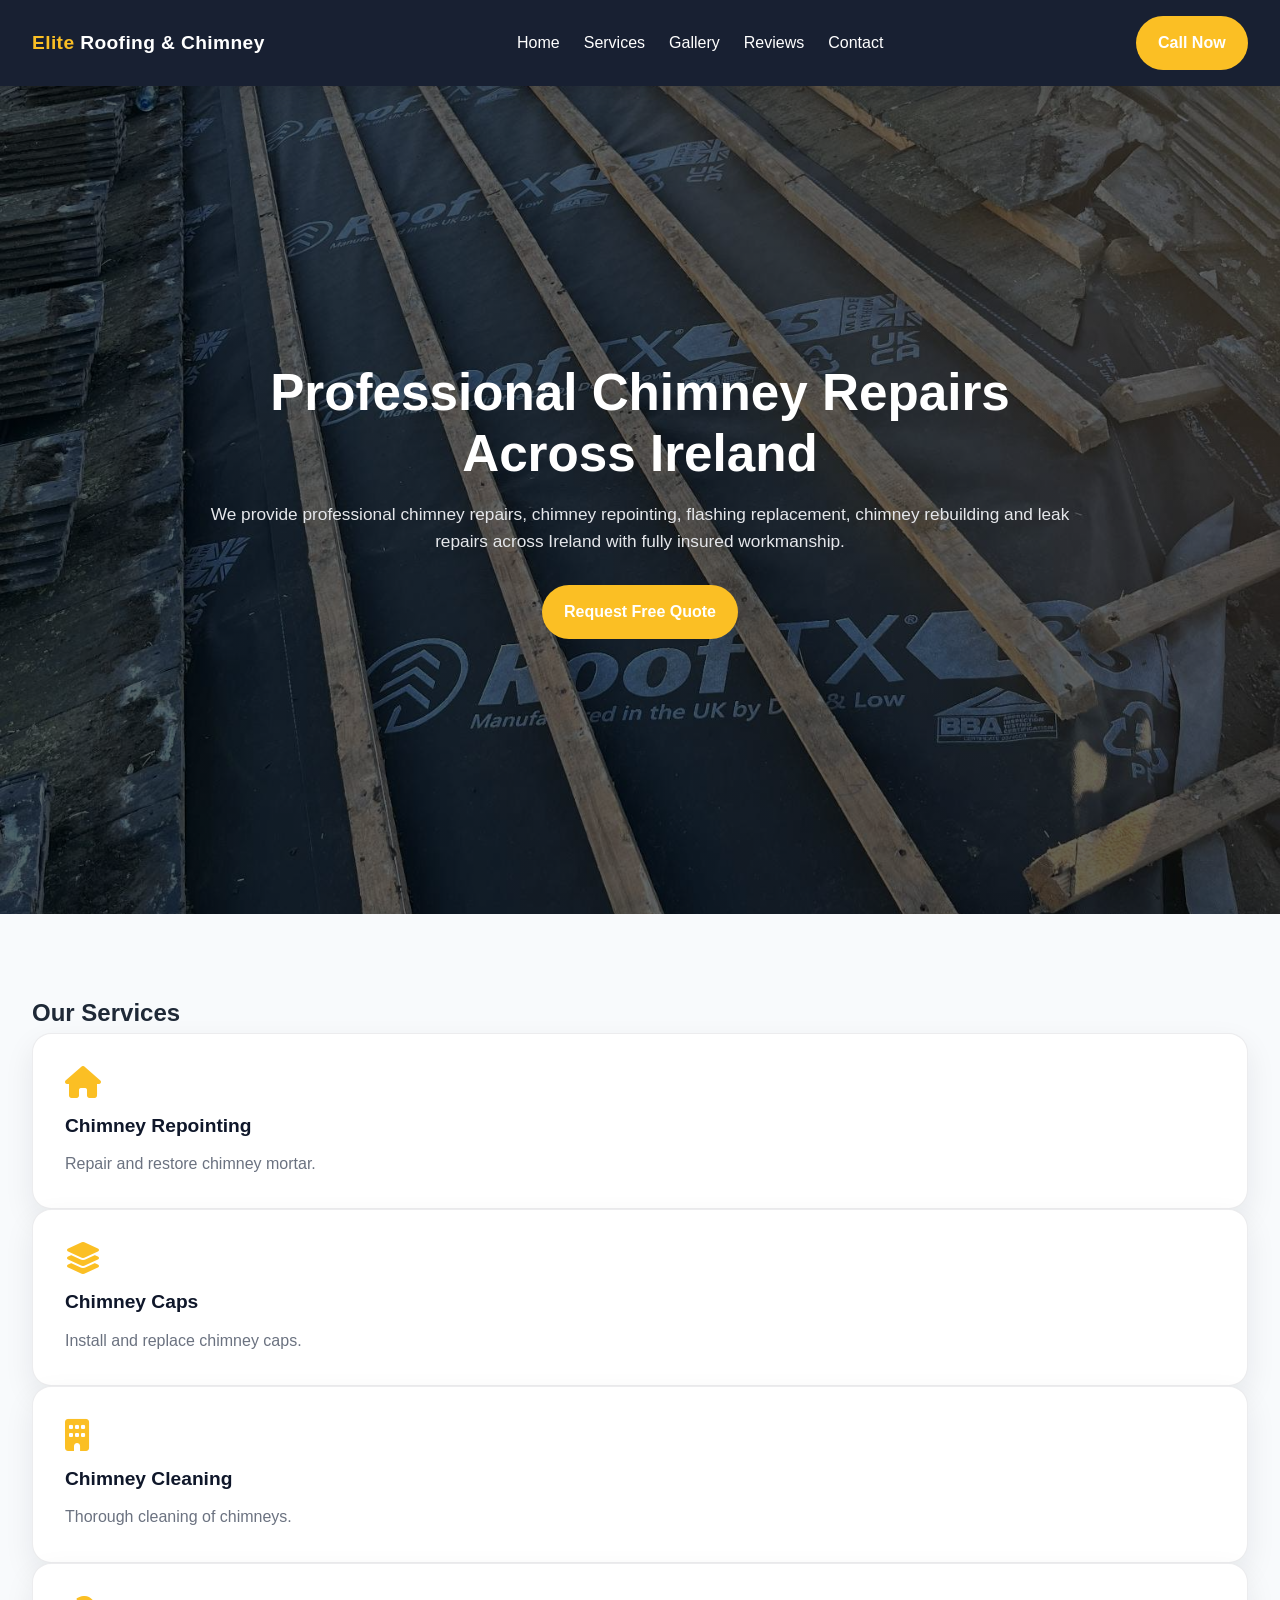
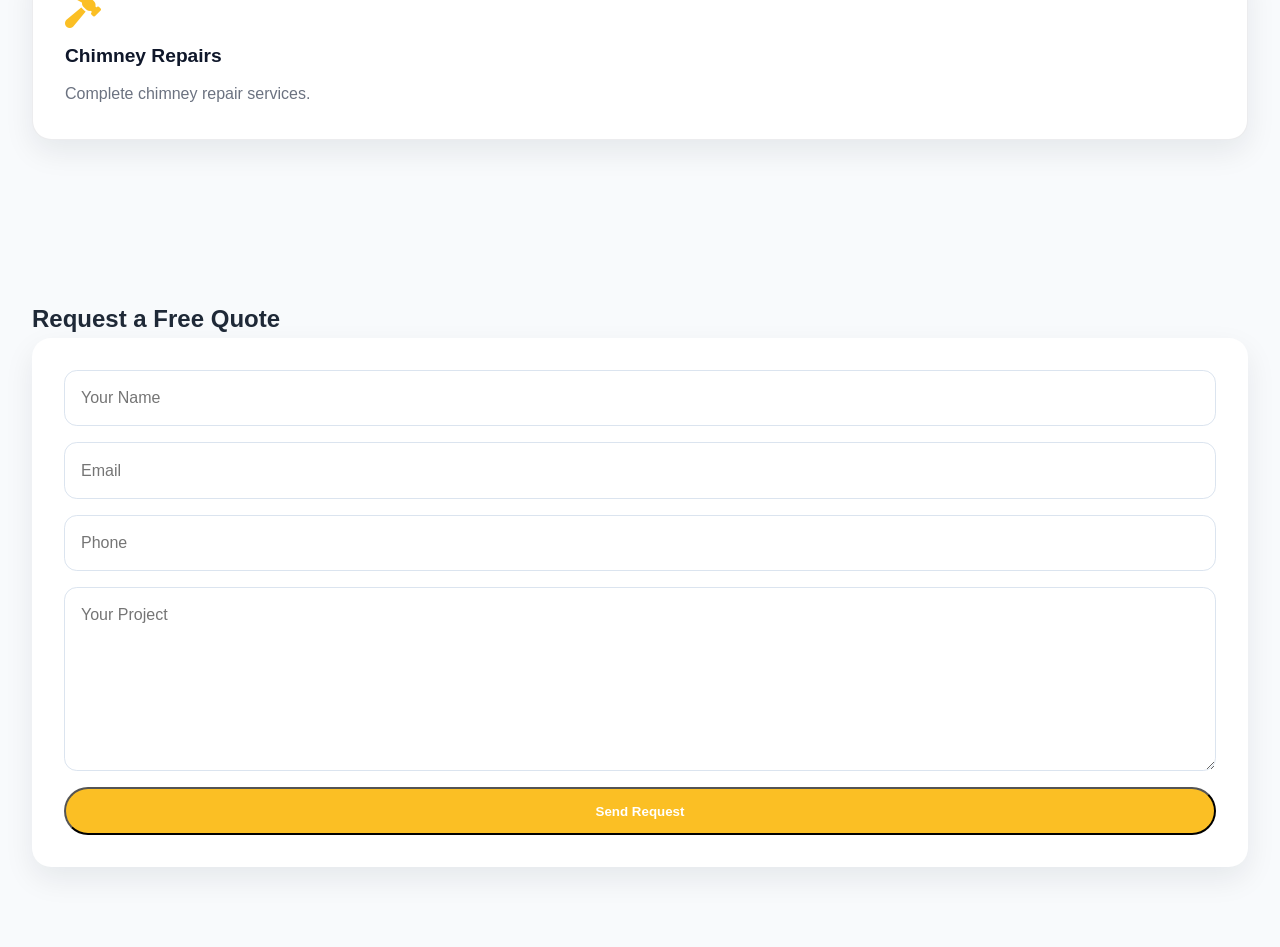
==== chimney-repairs.html @ a06abf5a "Fix service page filenames" ====
<!DOCTYPE html>
<html lang="en"><head><meta charset="UTF-8"><meta name="viewport" content="width=device-width,initial-scale=1.0">
<title>Chimney Repairs in Ireland | Elite Roofing & Chimney</title>
<meta name="description" content="Professional chimney repairs across Ireland.">
<link rel="canonical" href="https://eliteroof.co/chimney-repairs.html">
<link rel="stylesheet" href="style.css">
<link rel="stylesheet" href="https://cdnjs.cloudflare.com/ajax/libs/font-awesome/6.6.0/css/all.min.css">
</head><body>
<header class="site-header">
<a class="logo" href="index.html"><span>Elite</span> Roofing & Chimney</a>
<nav class="nav-links">
<a href="index.html">Home</a><a href="index.html#services">Services</a><a href="index.html#gallery">Gallery</a><a href="index.html#reviews">Reviews</a><a href="index.html#contact">Contact</a>
</nav>
<a class="btn btn-primary" href="tel:0899843491">Call Now</a>
</header>
<section class="hero"><div class="hero-content">
<h1>Professional Chimney Repairs Across Ireland</h1>
<p>
We provide professional chimney repairs, chimney repointing, flashing replacement, chimney rebuilding and leak repairs across Ireland with fully insured workmanship.
</p>
<a class="btn btn-primary" href="#contact">Request Free Quote</a>
</div></section>
<section class="section"><div class="container"><h2>Our Services</h2>
<div class="services-grid">
<article class="card"><i class="fa-solid fa-house"></i><h3>Chimney Repointing</h3><p>Repair and restore chimney mortar.</p></article>
<article class="card"><i class="fa-solid fa-layer-group"></i><h3>Chimney Caps</h3><p>Install and replace chimney caps.</p></article>
<article class="card"><i class="fa-solid fa-building"></i><h3>Chimney Cleaning</h3><p>Thorough cleaning of chimneys.</p></article>
<article class="card"><i class="fa-solid fa-hammer"></i><h3>Chimney Repairs</h3><p>Complete chimney repair services.</p></article>
</div></div></section>
<section class="section dark-section" id="contact"><div class="container">
<h2>Request a Free Quote</h2>
<form action="https://formsubmit.co/eliteroofingandchimney@gmail.com" method="POST" class="contact-form">
<input type="text" name="Name" placeholder="Your Name" required>
<input type="email" name="Email" placeholder="Email" required>
<input type="tel" name="Phone" placeholder="Phone" required>
<textarea name="Message" rows="6" placeholder="Your Project"></textarea>
<input type="hidden" name="_subject" value="Chimney Enquiry">
<input type="hidden" name="_captcha" value="false">
<input type="hidden" name="_template" value="table">
<button class="btn btn-primary" type="submit">Send Request</button>
</form></div></section>
<script src="script.js"></script>
</body></html>
---- style.css ----
:root {
  --primary: #FBBF24;
--primary-dark: #F59E0B;
  --secondary: #0f172a;
  --text: #1f2937;
  --muted: #6b7280;
  --bg: #f8fafc;
  --white: #ffffff;
  --border: rgba(15, 23, 42, 0.08);
}

* {
  box-sizing: border-box;
  margin: 0;
  padding: 0;
}

html {
  scroll-behavior: smooth;
}

body {
  font-family: 'Poppins', sans-serif;
  color: var(--text);
  background: var(--bg);
  line-height: 1.6;
}

a {
  color: inherit;
  text-decoration: none;
}

img {
  width: 100%;
  display: block;
}

.topbar {
  background: var(--secondary);
  color: var(--white);
  padding: 0.8rem 2rem;
}

.topbar-content {
  max-width: 1200px;
  margin: 0 auto;
  display: flex;
  justify-content: space-between;
  gap: 1rem;
  flex-wrap: wrap;
  font-size: 0.95rem;
}

.topbar a {
  color: var(--white);
  display: inline-flex;
  align-items: center;
  gap: 0.5rem;
}

.topbar i {
  color: var(--primary);
}

.site-header {
  position: sticky;
  top: 0;
  z-index: 1000;
  display: flex;
  align-items: center;
  justify-content: space-between;
  padding: 1rem 2rem;
  background: rgba(15, 23, 42, 0.96);
  backdrop-filter: blur(12px);
  box-shadow: 0 8px 20px rgba(0, 0, 0, 0.12);
}

.logo {
  color: var(--white);
  font-size: 1.2rem;
  font-weight: 800;
  letter-spacing: 0.02em;
}

.logo span {
  color: var(--primary);
}

.nav-links {
  display: flex;
  gap: 1.5rem;
  align-items: center;
}

.nav-links a {
  color: var(--white);
  font-weight: 500;
  transition: color 0.3s ease;
}

.nav-links a:hover,
.nav-links a.active {
  color: var(--primary);
}

.menu-toggle {
  display: none;
  flex-direction: column;
  gap: 5px;
  background: transparent;
  border: 0;
  cursor: pointer;
}

.menu-toggle span {
  width: 24px;
  height: 2px;
  background: var(--white);
  border-radius: 2px;
}

.btn {
  display: inline-block;
  padding: 0.9rem 1.4rem;
  border-radius: 999px;
  font-weight: 600;
  transition: transform 0.3s ease, background 0.3s ease;
}

.btn:hover {
  transform: translateY(-2px);
}

.btn-primary {
  background: var(--primary);
  color: var(--white);
}

.btn-primary:hover {
  background: var(--primary-dark);
}

.btn-secondary {
  background: rgba(255, 255, 255, 0.15);
  color: var(--white);
  border: 1px solid rgba(255, 255, 255, 0.25);
}

.hero {
  min-height: 92vh;
  position: relative;
  display: flex;
  align-items: center;
  justify-content: center;
  padding: 5rem 2rem;
  background: linear-gradient(rgba(0, 0, 0, 0.6), rgba(0, 0, 0, 0.6)), url('images/roof.jpg') center/cover no-repeat;
}

.hero-overlay {
  position: absolute;
  inset: 0;
  background: linear-gradient(90deg, rgba(15, 23, 42, 0.75), rgba(15, 23, 42, 0.4));
}

.hero-content {
  position: relative;
  z-index: 1;
  max-width: 900px;
  text-align: center;
  color: var(--white);
}

.eyebrow {
  display: inline-block;
  margin-bottom: 1rem;
  padding: 0.4rem 0.8rem;
  border-radius: 999px;
  background: rgba(242, 140, 40, 0.16);
  color: #ffd6a8;
  font-size: 0.9rem;
  font-weight: 600;
  text-transform: uppercase;
  letter-spacing: 0.08em;
}

.hero h1 {
  font-size: clamp(2.2rem, 4vw, 4.1rem);
  line-height: 1.2;
  font-weight: 800;
  margin-bottom: 1rem;
}

.hero p {
  font-size: 1.08rem;
  color: #e5e7eb;
  margin-bottom: 1.8rem;
}

.hero-actions {
  display: flex;
  justify-content: center;
  gap: 1rem;
  flex-wrap: wrap;
  margin-bottom: 2rem;
}

.hero-highlights {
  display: flex;
  justify-content: center;
  gap: 1rem;
  flex-wrap: wrap;
  color: #fef3c7;
  font-weight: 500;
}

.hero-highlights div {
  padding: 0.7rem 1rem;
  border: 1px solid rgba(255, 255, 255, 0.2);
  border-radius: 999px;
  background: rgba(255, 255, 255, 0.08);
}

.hero-highlights i {
  margin-right: 0.45rem;
  color: var(--primary);
}

.section {
  padding: 5rem 2rem;
}

.section-heading {
  max-width: 720px;
  margin: 0 auto 2.5rem;
  text-align: center;
}

.section-heading h2 {
  font-size: clamp(1.8rem, 3vw, 2.5rem);
  margin-bottom: 0.75rem;
  color: var(--secondary);
}

.section-heading p {
  color: var(--muted);
}

.cards-grid {
  display: grid;
  grid-template-columns: repeat(auto-fit, minmax(250px, 1fr));
  gap: 1.5rem;
  max-width: 1200px;
  margin: 0 auto;
}

.card,
.stat-card,
.review-card,
.compare-card,
.contact-card,
.contact-form,
.gallery-item {
  background: var(--white);
  border-radius: 1.2rem;
  box-shadow: 0 12px 30px rgba(15, 23, 42, 0.08);
}

.card {
  padding: 2rem;
  border: 1px solid var(--border);
  transition: transform 0.3s ease, box-shadow 0.3s ease;
}

.card:hover {
  transform: translateY(-6px);
  box-shadow: 0 18px 40px rgba(15, 23, 42, 0.12);
}

.card i {
  font-size: 2rem;
  color: var(--primary);
  margin-bottom: 0.8rem;
}

.card h3 {
  font-size: 1.2rem;
  margin-bottom: 0.6rem;
  color: var(--secondary);
}

.card p {
  color: var(--muted);
}

.why-us-section {
  background: linear-gradient(180deg, #fef7f0 0%, var(--bg) 100%);
}

.about-grid {
  max-width: 1200px;
  margin: 0 auto;
  display: grid;
  grid-template-columns: 1.1fr 0.9fr;
  gap: 2rem;
  align-items: center;
}

.about-content h2 {
  font-size: clamp(1.8rem, 3vw, 2.4rem);
  margin-bottom: 0.8rem;
  color: var(--secondary);
}

.about-content p {
  color: var(--muted);
  margin-bottom: 1rem;
}

.feature-list {
  list-style: none;
  display: grid;
  gap: 0.8rem;
  margin-top: 1.2rem;
}

.feature-list li {
  display: flex;
  align-items: center;
  gap: 0.7rem;
  color: var(--secondary);
}

.feature-list i {
  color: var(--primary);
}

.stats-grid {
  display: grid;
  grid-template-columns: repeat(2, minmax(140px, 1fr));
  gap: 1rem;
}

.stat-card {
  padding: 1.5rem;
  text-align: center;
}

.stat-card .counter {
  display: block;
  font-size: 2rem;
  font-weight: 800;
  color: var(--primary);
}

.stat-card p {
  color: var(--muted);
  margin-top: 0.3rem;
}

.compare-grid {
  max-width: 1200px;
  margin: 0 auto;
  display: grid;
  grid-template-columns: repeat(2, minmax(250px, 1fr));
  gap: 1.5rem;
}

.compare-card {
  overflow: hidden;
  position: relative;
}

.compare-card img {
  height: 320px;
  object-fit: cover;
}

.compare-label {
  position: absolute;
  top: 1rem;
  left: 1rem;
  padding: 0.45rem 0.8rem;
  background: rgba(15, 23, 42, 0.8);
  color: var(--white);
  border-radius: 999px;
  font-size: 0.9rem;
}

.compare-label.after {
  background: rgba(242, 140, 40, 0.92);
}

.gallery-grid {
  max-width: 1200px;
  margin: 0 auto;
  display: grid;
  grid-template-columns: repeat(auto-fit, minmax(240px, 1fr));
  gap: 1.2rem;
}

.gallery-item {
  overflow: hidden;
}

.gallery-item img {
  height: 220px;
  object-fit: cover;
  transition: transform 0.4s ease;
}

.gallery-item:hover img {
  transform: scale(1.05);
}

.gallery-item figcaption {
  padding: 0.9rem 1rem;
  color: var(--secondary);
  font-weight: 600;
}

.reviews-section {
  background: #fff;
}

.reviews-grid {
  max-width: 1200px;
  margin: 0 auto;
  display: grid;
  grid-template-columns: repeat(auto-fit, minmax(240px, 1fr));
  gap: 1.2rem;
}

.review-card {
  padding: 1.7rem;
  border: 1px solid var(--border);
}

.review-card p {
  color: var(--muted);
  margin-bottom: 1rem;
}

.review-card h3 {
  color: var(--secondary);
  font-weight: 700;
}

.contact-grid {
  max-width: 1200px;
  margin: 0 auto;
  display: grid;
  grid-template-columns: 0.95fr 1.05fr;
  gap: 1.5rem;
}

.contact-card,
.contact-form {
  padding: 2rem;
}

.contact-card h2 {
  font-size: 1.8rem;
  color: var(--secondary);
  margin-bottom: 0.8rem;
}

.contact-card p {
  color: var(--muted);
  margin-bottom: 1rem;
}

.contact-list {
  list-style: none;
  display: grid;
  gap: 0.8rem;
  color: var(--secondary);
}

.contact-list i {
  color: var(--primary);
  margin-right: 0.6rem;
}

.contact-form {
  display: grid;
  gap: 1rem;
}

.contact-form input,
.contact-form textarea {
  width: 100%;
  padding: 0.9rem 1rem;
  border: 1px solid #dbe4ef;
  border-radius: 0.8rem;
  font: inherit;
  resize: vertical;
}

.contact-form input:focus,
.contact-form textarea:focus {
  outline: 2px solid rgba(242, 140, 40, 0.25);
  border-color: var(--primary);
}

.site-footer {
  background: var(--secondary);
  color: #e5e7eb;
  padding: 3rem 2rem 1.2rem;
}

.footer-grid {
  max-width: 1200px;
  margin: 0 auto;
  display: grid;
  grid-template-columns: repeat(auto-fit, minmax(220px, 1fr));
  gap: 1.5rem;
}

.site-footer h3,
.site-footer h4 {
  color: var(--white);
  margin-bottom: 0.7rem;
}

.site-footer ul {
  list-style: none;
  display: grid;
  gap: 0.45rem;
}

.site-footer a {
  color: #d1d5db;
}

.footer-bottom {
  max-width: 1200px;
  margin: 1.8rem auto 0;
  padding-top: 1rem;
  border-top: 1px solid rgba(255, 255, 255, 0.12);
  text-align: center;
  color: #9ca3af;
}

.floating-whatsapp {
  position: fixed;
  right: 1.2rem;
  bottom: 5.4rem;
  width: 56px;
  height: 56px;
  border-radius: 50%;
  background: #25d366;
  color: var(--white);
  display: grid;
  place-items: center;
  font-size: 1.7rem;
  box-shadow: 0 14px 30px rgba(37, 211, 102, 0.32);
  z-index: 999;
}

.scroll-top {
  position: fixed;
  right: 1.2rem;
  bottom: 1.2rem;
  width: 50px;
  height: 50px;
  border: 0;
  border-radius: 50%;
  background: var(--primary);
  color: var(--white);
  font-size: 1.3rem;
  cursor: pointer;
  display: none;
  box-shadow: 0 10px 25px rgba(242, 140, 40, 0.28);
  z-index: 999;
}

.reveal {
  opacity: 0;
  transform: translateY(28px);
  transition: opacity 0.8s ease, transform 0.8s ease;
}

.reveal.show {
  opacity: 1;
  transform: translateY(0);
}

@media (max-width: 900px) {
  .about-grid,
  .contact-grid {
    grid-template-columns: 1fr;
  }
}

@media (max-width: 760px) {
  .topbar {
    padding: 0.8rem 1rem;
  }

  .site-header {
    padding: 1rem;
    flex-wrap: wrap;
  }

  .menu-toggle {
    display: inline-flex;
  }

  .nav-links {
    display: none;
    width: 100%;
    flex-direction: column;
    align-items: flex-start;
    padding-top: 0.8rem;
  }

  .nav-links.open {
    display: flex;
  }

  .nav-cta {
    display: none;
  }

  .hero {
    min-height: 84vh;
    padding: 4rem 1rem;
  }

  .hero-highlights {
    justify-content: center;
  }

  .section {
    padding: 4rem 1rem;
  }

  .compare-grid {
    grid-template-columns: 1fr;
  }

  .stats-grid {
    grid-template-columns: 1fr 1fr;
  }
}

@media (max-width: 480px) {
  .topbar-content {
    justify-content: center;
    text-align: center;
  }

  .hero-actions {
    flex-direction: column;
    align-items: center;
  }

  .stats-grid {
    grid-template-columns: 1fr;
  }

  .contact-card,
  .contact-form {
    padding: 1.3rem;
  }
}
#customerForm{
    display:none;
    margin-top:25px;
}
.estimate-btn{

    background:#d4af37;
    color:#fff !important;

    padding:12px 22px;

    border-radius:8px;

    font-weight:bold;

    transition:.3s;

}

.estimate-btn:hover{

    background:#b89022;

}
.service-link {
    text-decoration: none;
    color: inherit;
    display: block;
}

.service-link .card {
    transition: .3s ease;
}

.service-link:hover .card {
    transform: translateY(-8px);
    box-shadow: 0 15px 35px rgba(0,0,0,.18);
}
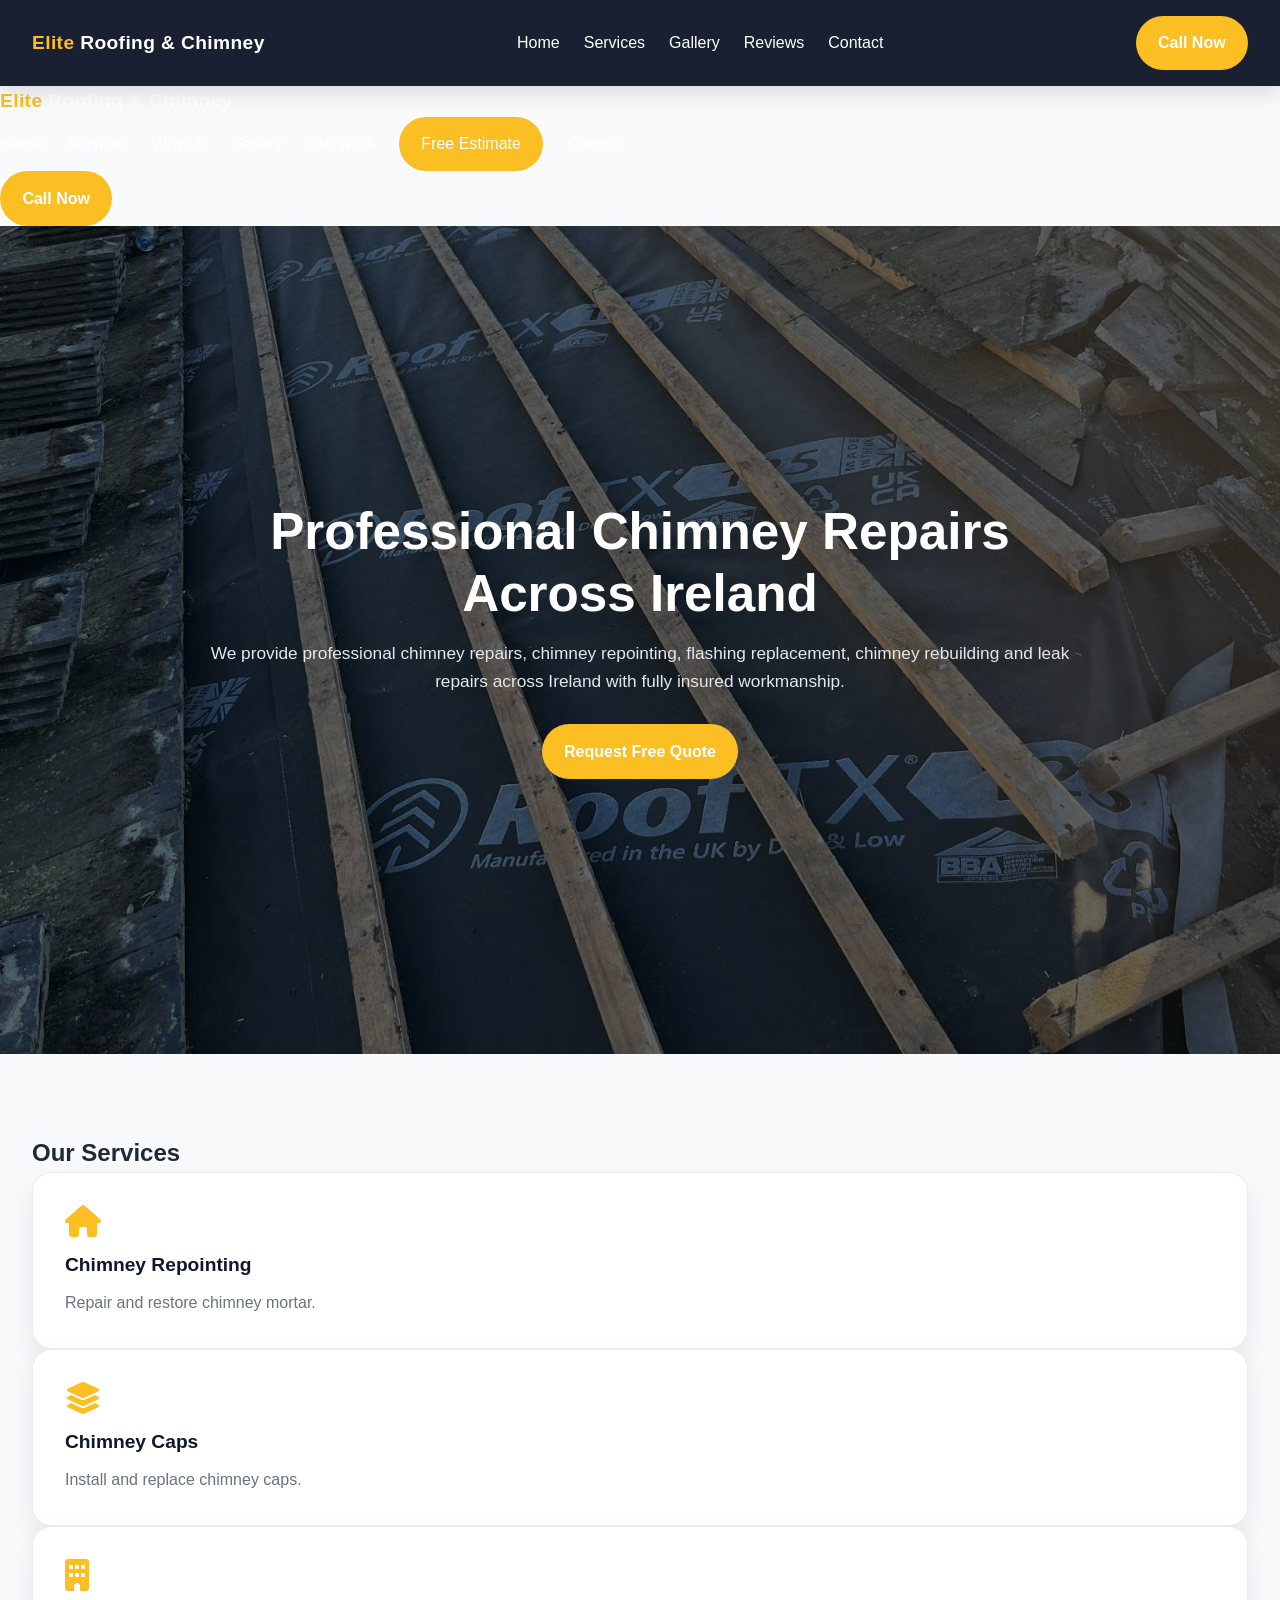
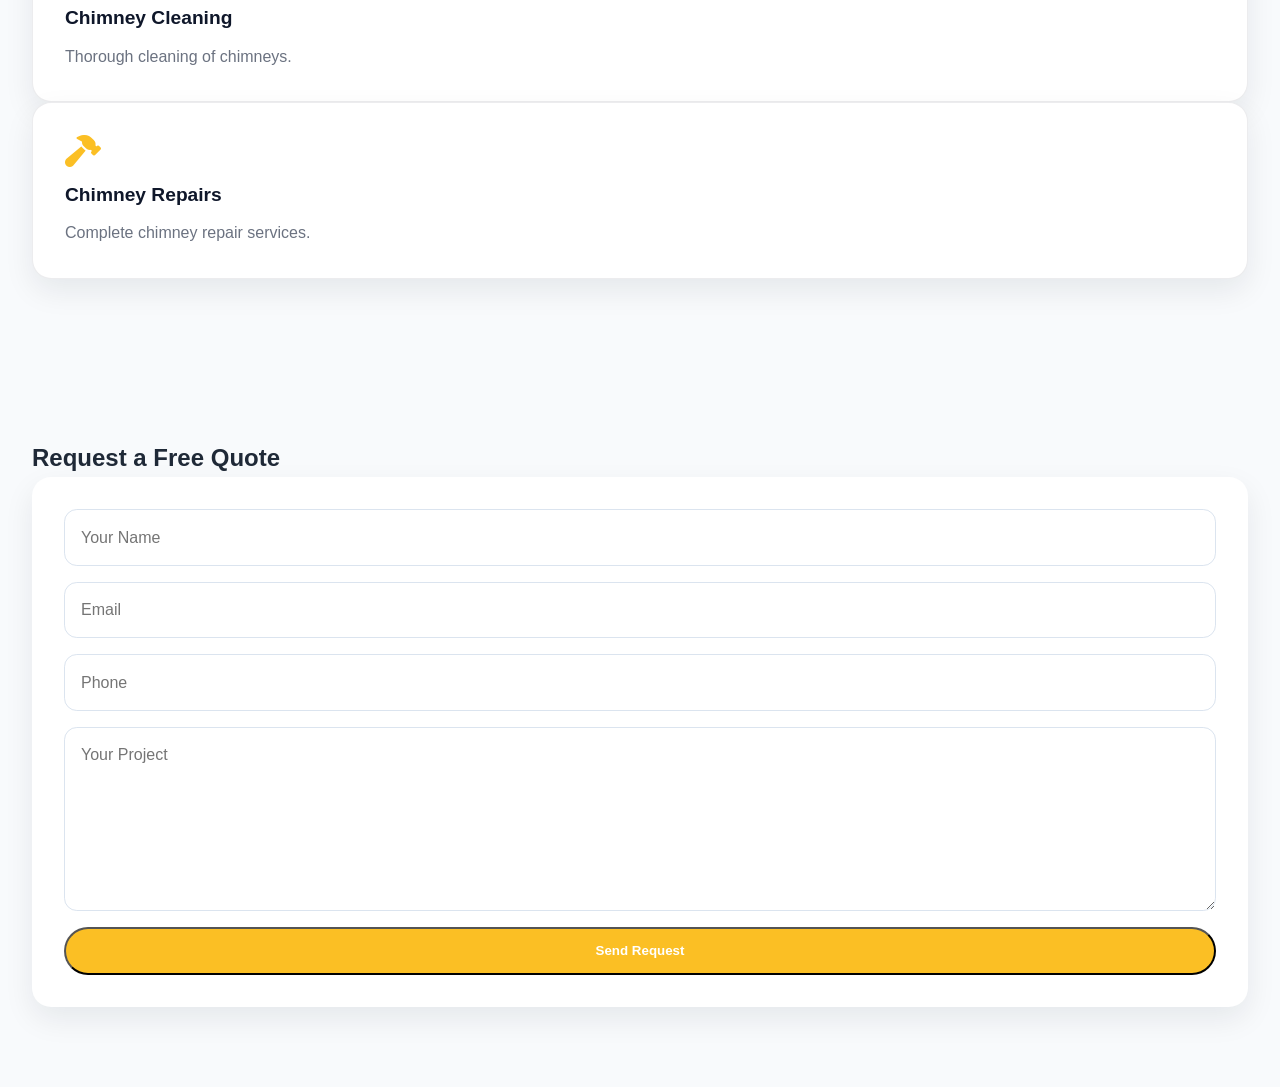
==== commit f9a4367a: "Fix mobile menu on service pages" ====
--- a/chimney-repairs.html
+++ b/chimney-repairs.html
@@ -7,11 +7,41 @@
 <link rel="stylesheet" href="https://cdnjs.cloudflare.com/ajax/libs/font-awesome/6.6.0/css/all.min.css">
 </head><body>
 <header class="site-header">
-<a class="logo" href="index.html"><span>Elite</span> Roofing & Chimney</a>
-<nav class="nav-links">
-<a href="index.html">Home</a><a href="index.html#services">Services</a><a href="index.html#gallery">Gallery</a><a href="index.html#reviews">Reviews</a><a href="index.html#contact">Contact</a>
-</nav>
-<a class="btn btn-primary" href="tel:0899843491">Call Now</a>
+  <a class="logo" href="index.html"><span>Elite</span> Roofing & Chimney</a>
+
+  <button class="menu-toggle" type="button" aria-label="Open navigation">
+    <span></span>
+    <span></span>
+    <span></span>
+  </button>
+
+  <nav class="nav-links">
+    <a href="index.html">Home</a>
+    <a href="index.html#services">Services</a>
+    <a href="index.html#gallery">Gallery</a>
+    <a href="index.html#reviews">Reviews</a>
+    <a href="index.html#contact">Contact</a>
+  </nav>
+
+  <a class="btn btn-primary" href="tel:0858561217">Call Now</a>
+</header>
+  <a class="logo" href="index.html"><span>Elite</span> Roofing & Chimney</a>
+
+  <button class="menu-toggle" type="button" aria-label="Open navigation">
+    <span></span><span></span><span></span>
+  </button>
+
+  <nav class="nav-links">
+    <a href="index.html">Home</a>
+    <a href="index.html#services">Services</a>
+    <a href="index.html#about">Why Us</a>
+    <a href="index.html#gallery">Gallery</a>
+    <a href="our-work.html">Our Work</a>
+    <a href="estimate.html" class="btn btn-primary">Free Estimate</a>
+    <a href="index.html#contact">Contact</a>
+  </nav>
+
+  <a class="btn btn-primary nav-cta" href="tel:0858561217">Call Now</a>
 </header>
 <section class="hero"><div class="hero-content">
 <h1>Professional Chimney Repairs Across Ireland</h1>
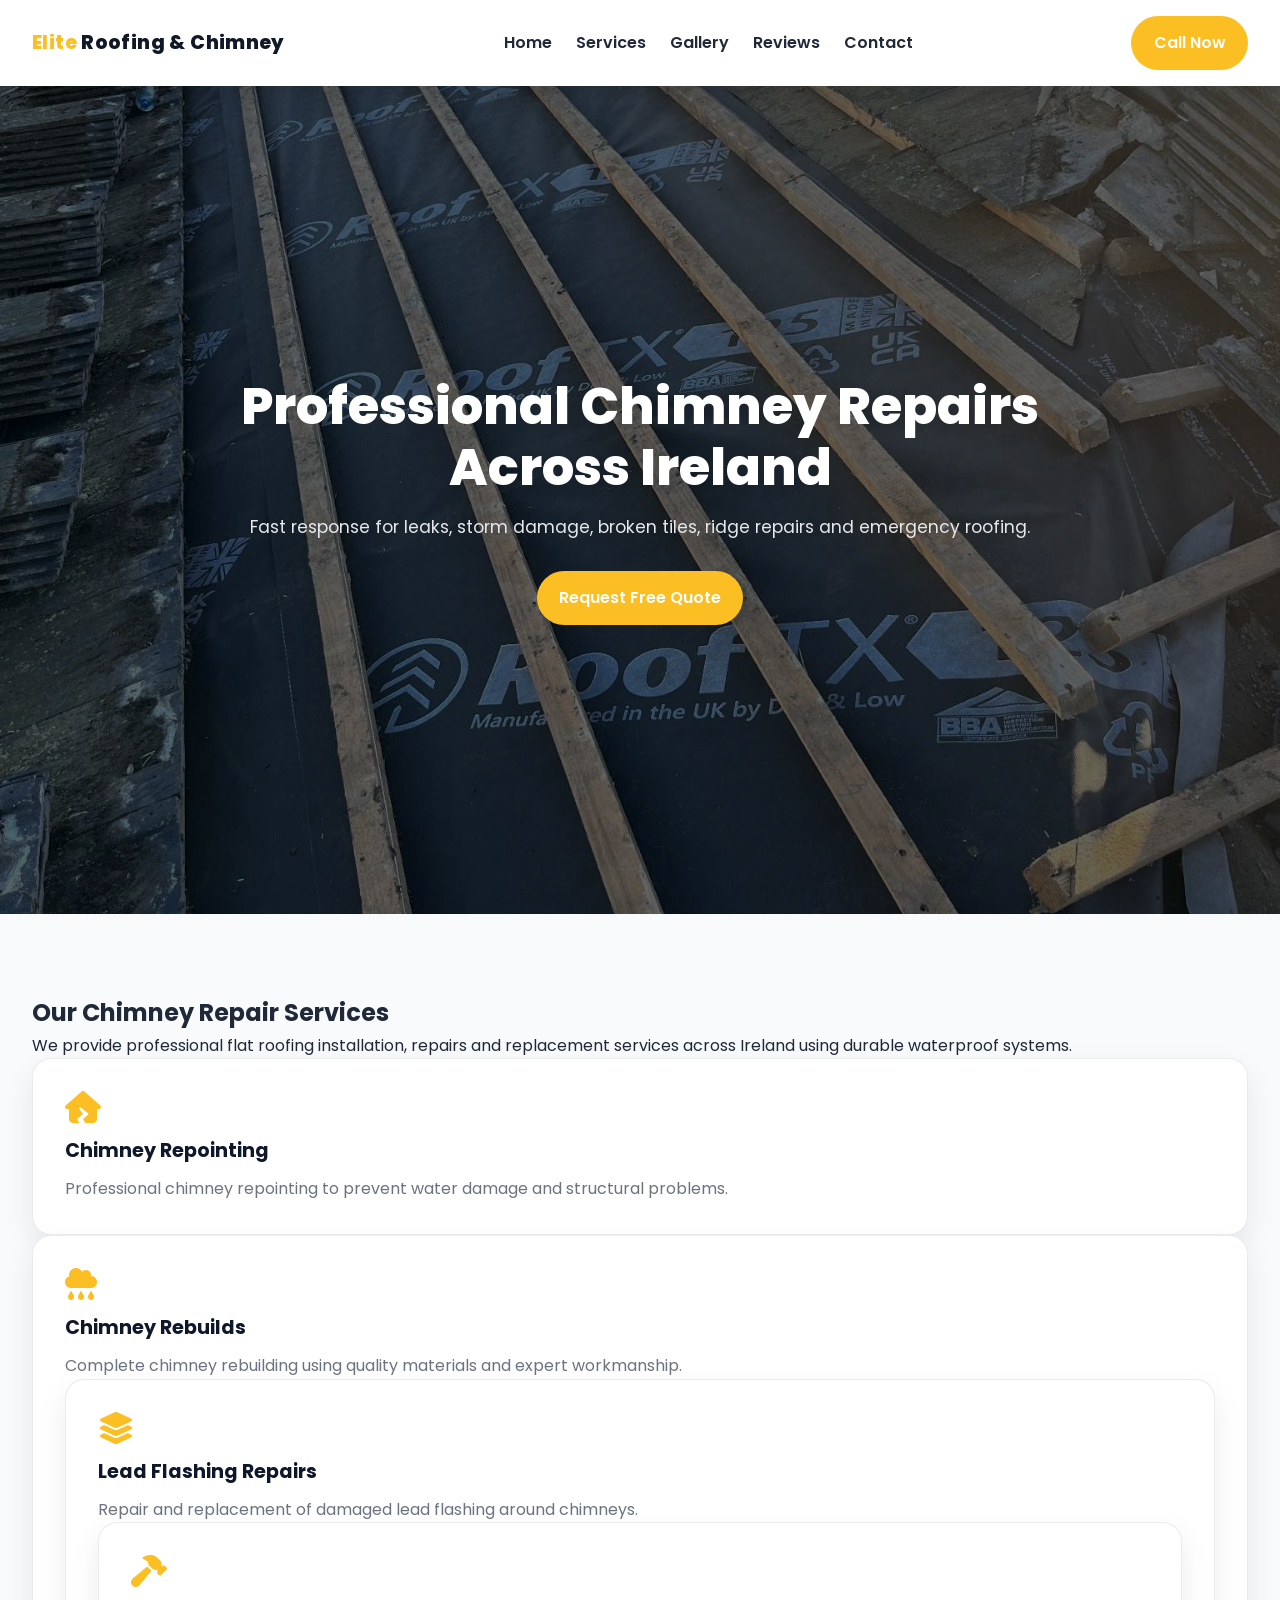
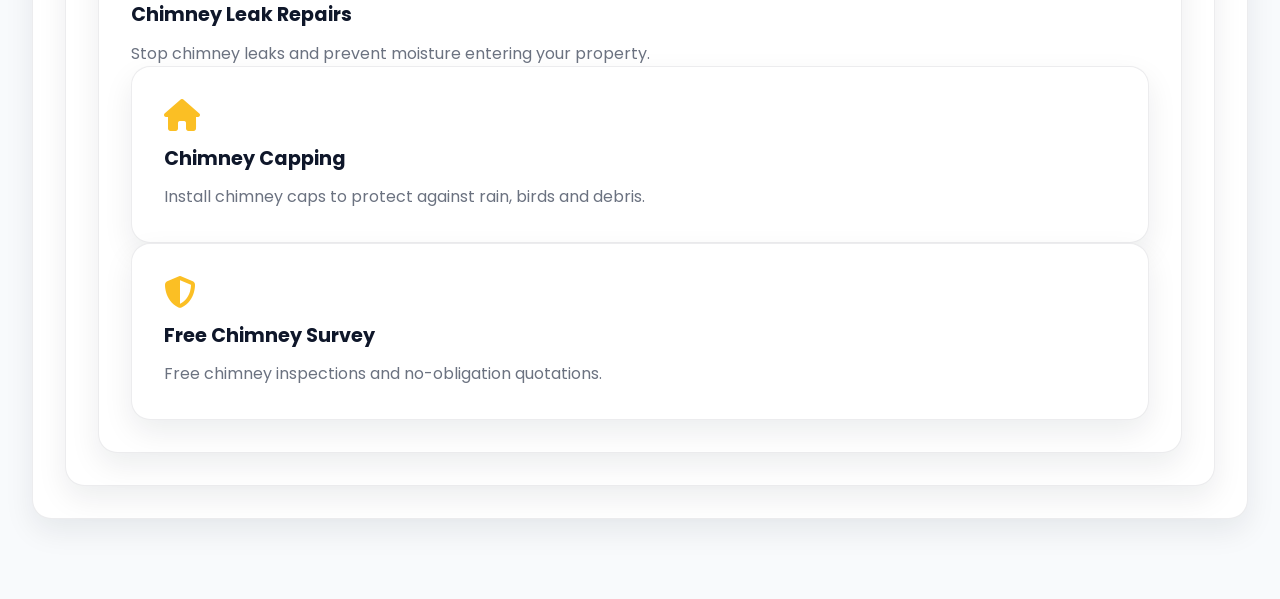
==== commit 9bb2229b: "Add all service pages" ====
--- a/chimney-repairs.html
+++ b/chimney-repairs.html
@@ -1,73 +1,128 @@
 <!DOCTYPE html>
-<html lang="en"><head><meta charset="UTF-8"><meta name="viewport" content="width=device-width,initial-scale=1.0">
+<html lang="en">
+<head>
+
+<meta charset="UTF-8">
+<meta name="viewport" content="width=device-width, initial-scale=1.0">
+
 <title>Chimney Repairs in Ireland | Elite Roofing & Chimney</title>
-<meta name="description" content="Professional chimney repairs across Ireland.">
+
+<meta name="description" content="Professional flat roofing installation, repairs and replacement across Ireland. EPDM rubber roofing, fibreglass roofing and torch-on felt systems. Free quotations and expert workmanship.">
 <link rel="canonical" href="https://eliteroof.co/chimney-repairs.html">
 <link rel="stylesheet" href="style.css">
-<link rel="stylesheet" href="https://cdnjs.cloudflare.com/ajax/libs/font-awesome/6.6.0/css/all.min.css">
-</head><body>
+
+<link rel="preconnect" href="https://fonts.googleapis.com">
+<link rel="preconnect" href="https://fonts.gstatic.com" crossorigin>
+
+<link href="https://fonts.googleapis.com/css2?family=Poppins:wght@300;400;500;600;700;800&display=swap" rel="stylesheet">
+
+<link rel="stylesheet"
+href="https://cdnjs.cloudflare.com/ajax/libs/font-awesome/6.5.2/css/all.min.css">
+
+</head>
+
+<body>
+
 <header class="site-header">
-  <a class="logo" href="index.html"><span>Elite</span> Roofing & Chimney</a>
 
-  <button class="menu-toggle" type="button" aria-label="Open navigation">
-    <span></span>
-    <span></span>
-    <span></span>
-  </button>
+<a class="logo" href="index.html">
+<span>Elite</span> Roofing & Chimney
+</a>
 
-  <nav class="nav-links">
-    <a href="index.html">Home</a>
-    <a href="index.html#services">Services</a>
-    <a href="index.html#gallery">Gallery</a>
-    <a href="index.html#reviews">Reviews</a>
-    <a href="index.html#contact">Contact</a>
-  </nav>
+<nav class="nav-links">
 
-  <a class="btn btn-primary" href="tel:0858561217">Call Now</a>
+<a href="index.html">Home</a>
+
+<a href="index.html#services">Services</a>
+
+<a href="index.html#gallery">Gallery</a>
+
+<a href="index.html#reviews">Reviews</a>
+
+<a href="index.html#contact">Contact</a>
+
+</nav>
+
+<a class="btn btn-primary" href="tel:0858561217">
+Call Now
+</a>
+
 </header>
-  <a class="logo" href="index.html"><span>Elite</span> Roofing & Chimney</a>
 
-  <button class="menu-toggle" type="button" aria-label="Open navigation">
-    <span></span><span></span><span></span>
-  </button>
+<section class="hero">
 
-  <nav class="nav-links">
-    <a href="index.html">Home</a>
-    <a href="index.html#services">Services</a>
-    <a href="index.html#about">Why Us</a>
-    <a href="index.html#gallery">Gallery</a>
-    <a href="our-work.html">Our Work</a>
-    <a href="estimate.html" class="btn btn-primary">Free Estimate</a>
-    <a href="index.html#contact">Contact</a>
-  </nav>
+<div class="hero-content">
 
-  <a class="btn btn-primary nav-cta" href="tel:0858561217">Call Now</a>
-</header>
-<section class="hero"><div class="hero-content">
-<h1>Professional Chimney Repairs Across Ireland</h1>
+<h1>
+Professional Chimney Repairs Across Ireland
+</h1>
+
 <p>
-We provide professional chimney repairs, chimney repointing, flashing replacement, chimney rebuilding and leak repairs across Ireland with fully insured workmanship.
+
+Fast response for leaks, storm damage,
+broken tiles, ridge repairs and emergency roofing.
+
 </p>
-<a class="btn btn-primary" href="#contact">Request Free Quote</a>
-</div></section>
-<section class="section"><div class="container"><h2>Our Services</h2>
+
+<a class="btn btn-primary" href="#contact">
+
+Request Free Quote
+
+</a>
+
+</div>
+
+</section>
+<section class="section">
+
+<div class="container">
+
+<h2>Our Chimney Repair Services</h2>
+
+<p>
+We provide professional flat roofing installation, repairs and replacement services across Ireland using durable waterproof systems.
+</p>
+
 <div class="services-grid">
-<article class="card"><i class="fa-solid fa-house"></i><h3>Chimney Repointing</h3><p>Repair and restore chimney mortar.</p></article>
-<article class="card"><i class="fa-solid fa-layer-group"></i><h3>Chimney Caps</h3><p>Install and replace chimney caps.</p></article>
-<article class="card"><i class="fa-solid fa-building"></i><h3>Chimney Cleaning</h3><p>Thorough cleaning of chimneys.</p></article>
-<article class="card"><i class="fa-solid fa-hammer"></i><h3>Chimney Repairs</h3><p>Complete chimney repair services.</p></article>
-</div></div></section>
-<section class="section dark-section" id="contact"><div class="container">
-<h2>Request a Free Quote</h2>
-<form action="https://formsubmit.co/eliteroofingandchimney@gmail.com" method="POST" class="contact-form">
-<input type="text" name="Name" placeholder="Your Name" required>
-<input type="email" name="Email" placeholder="Email" required>
-<input type="tel" name="Phone" placeholder="Phone" required>
-<textarea name="Message" rows="6" placeholder="Your Project"></textarea>
-<input type="hidden" name="_subject" value="Chimney Enquiry">
-<input type="hidden" name="_captcha" value="false">
-<input type="hidden" name="_template" value="table">
-<button class="btn btn-primary" type="submit">Send Request</button>
-</form></div></section>
-<script src="script.js"></script>
-</body></html>+
+<article class="card">
+<i class="fa-solid fa-house-crack"></i>
+<h3>Chimney Repointing</h3>
+<p>Professional chimney repointing to prevent water damage and structural problems.</p>
+</article>
+
+<article class="card">
+<i class="fa-solid fa-cloud-rain"></i>
+<h3>Chimney Rebuilds</h3>
+<p>Complete chimney rebuilding using quality materials and expert workmanship.</p>
+
+<article class="card">
+<i class="fa-solid fa-layer-group"></i>
+<h3>Lead Flashing Repairs</h3>
+<p>Repair and replacement of damaged lead flashing around chimneys.</p>
+
+<article class="card">
+<i class="fa-solid fa-hammer"></i>
+<h3>Chimney Leak Repairs</h3>
+<p>Stop chimney leaks and prevent moisture entering your property.</p>
+
+<article class="card">
+<i class="fa-solid fa-house"></i>
+<h3>Chimney Capping</h3>
+<p>Install chimney caps to protect against rain, birds and debris.</p>
+</article>
+
+<article class="card">
+<i class="fa-solid fa-shield-halved"></i>
+<h3>Free Chimney Survey</h3>
+<p>Free chimney inspections and no-obligation quotations.</p>
+</article>
+
+</div>
+
+</div>
+
+</section>
+
+</body>
+</html>
--- a/style.css
+++ b/style.css
@@ -78,7 +78,7 @@
 }
 
 .logo {
-  color: var(--white);
+  color: #111827;
   font-size: 1.2rem;
   font-weight: 800;
   letter-spacing: 0.02em;
@@ -703,4 +703,59 @@
 .service-link:hover .card {
     transform: translateY(-8px);
     box-shadow: 0 15px 35px rgba(0,0,0,.18);
+}
+.nav-links a{
+    color:#1f2937;
+    font-weight:600;
+}
+
+.site-header{
+    background:#ffffff;
+}
+
+.nav-links a:hover{
+    color:#f4b400;
+}
+
+.nav-links a.active{
+    color:#f4b400;
+}
+@media (max-width:760px){
+
+.nav-links{
+    background:#ffffff;
+    padding:15px 0;
+}
+
+.nav-links a{
+    color:#1f2937 !important;
+    width:100%;
+    padding:12px 20px;
+}
+
+}
+@media (max-width: 768px) {
+  .site-header {
+    background: #fff;
+  }
+
+  .logo {
+    color: #111827 !important;
+  }
+
+  .logo span {
+    color: #f4b400 !important;
+  }
+
+ .menu-toggle span {
+  background: #111827;
+  }
+
+  .nav-links {
+    background: #fff;
+  }
+
+  .nav-links a {
+    color: #111827 !important;
+  }
 }
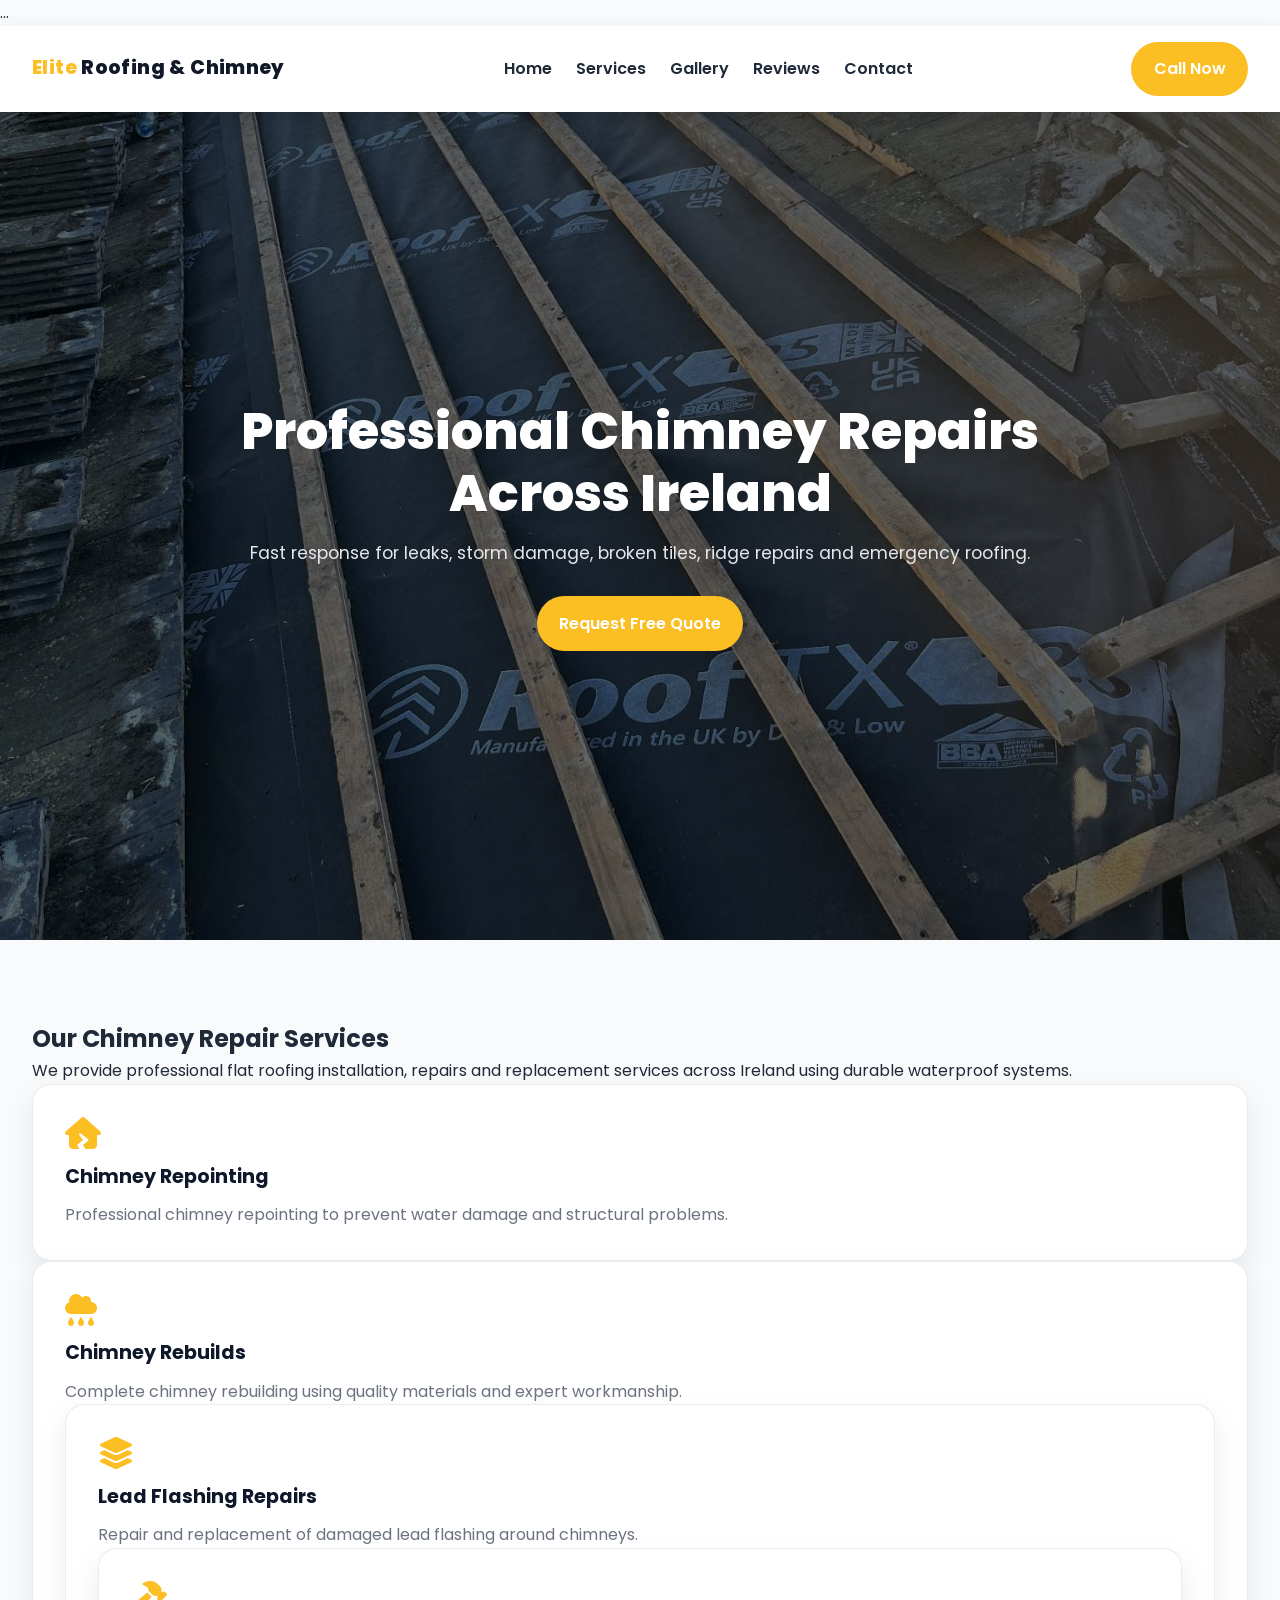
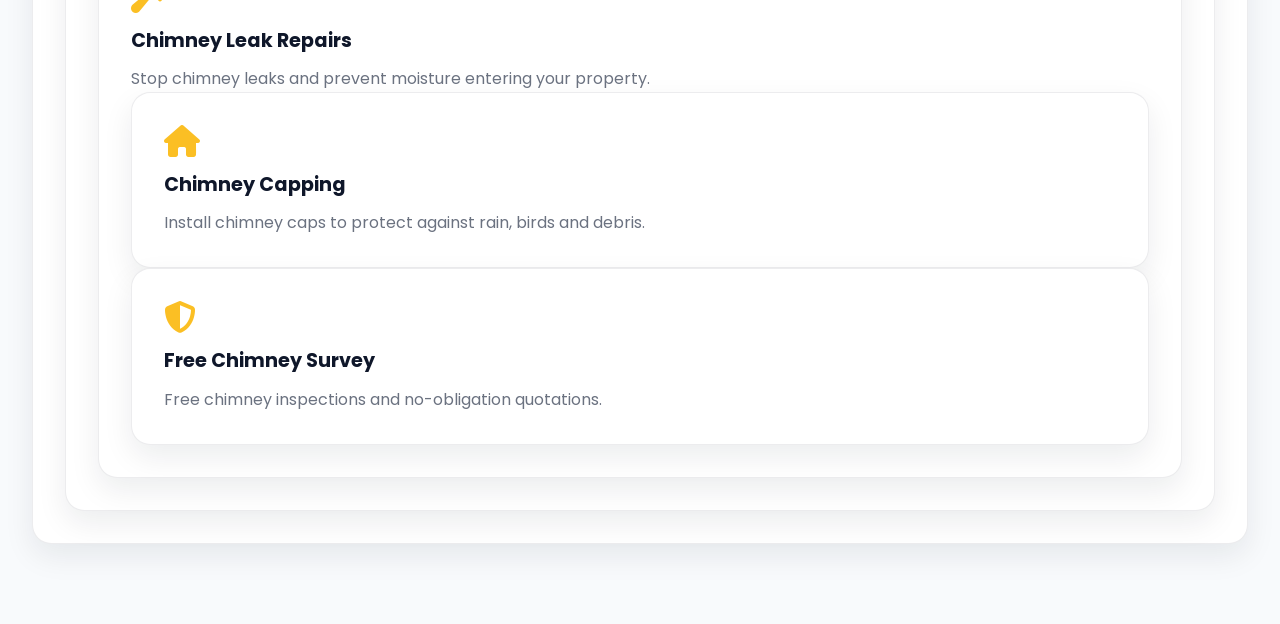
==== commit 32de4bca: "Add Google Analytics" ====
--- a/chimney-repairs.html
+++ b/chimney-repairs.html
@@ -2,6 +2,58 @@
 <html lang="en">
 <head>
 
+<!-- Google tag (gtag.js) -->
+<script async src="https://www.googletagmanager.com/gtag/js?id=G-1NTK6XRH8E"></script>
+<script>
+  window.dataLayer = window.dataLayer || [];
+  function gtag(){dataLayer.push(arguments);}
+  gtag('js', new Date());
+
+  gtag('config', 'G-1NTK6XRH8E');
+</script>
+
+<meta charset="UTF-8">
+...
+<script type="application/ld+json">
+{
+  "@context":"https://schema.org",
+  "@type":"FAQPage",
+  "mainEntity":[
+    {
+      "@type":"Question",
+      "name":"Do you repair leaking chimneys?",
+      "acceptedAnswer":{
+        "@type":"Answer",
+        "text":"Yes. We repair chimney leaks, damaged flashing and brickwork."
+      }
+    },
+    {
+      "@type":"Question",
+      "name":"Do you rebuild damaged chimneys?",
+      "acceptedAnswer":{
+        "@type":"Answer",
+        "text":"Yes. We provide complete chimney rebuilds where required."
+      }
+    },
+    {
+      "@type":"Question",
+      "name":"Do you replace lead flashing?",
+      "acceptedAnswer":{
+        "@type":"Answer",
+        "text":"Yes. We repair and replace damaged lead flashing around chimneys."
+      }
+    },
+    {
+      "@type":"Question",
+      "name":"Do you offer free chimney inspections?",
+      "acceptedAnswer":{
+        "@type":"Answer",
+        "text":"Yes. We provide free inspections and quotations."
+      }
+    }
+  ]
+}
+</script>
 <meta charset="UTF-8">
 <meta name="viewport" content="width=device-width, initial-scale=1.0">
 
--- a/style.css
+++ b/style.css
@@ -147,7 +147,16 @@
   color: var(--white);
   border: 1px solid rgba(255, 255, 255, 0.25);
 }
-
+.btn-outline {
+  background: #f4b400 !important;
+  color: #ffffff !important;
+  border: 1px solid #f4b400 !important;
+}
+
+.btn-outline:hover {
+  background: #d99a00 !important;
+  color: #ffffff !important;
+}
 .hero {
   min-height: 92vh;
   position: relative;
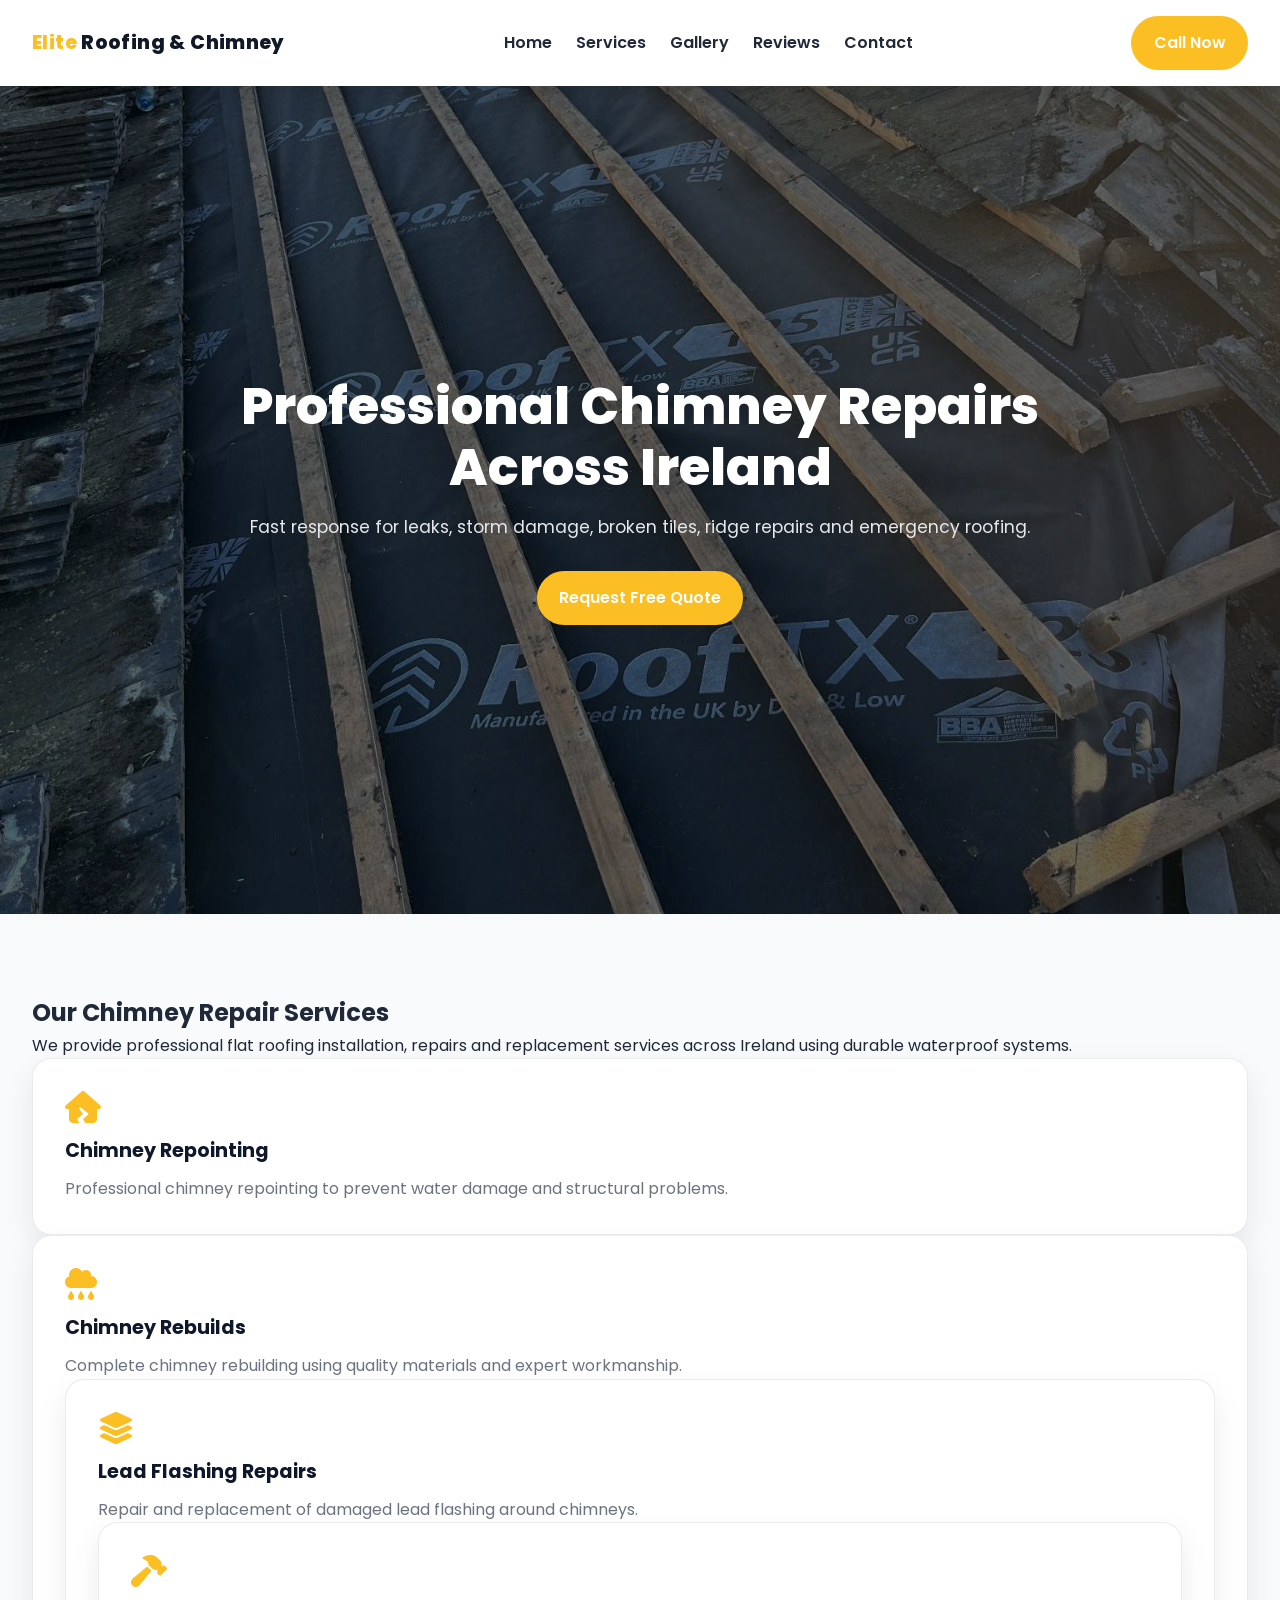
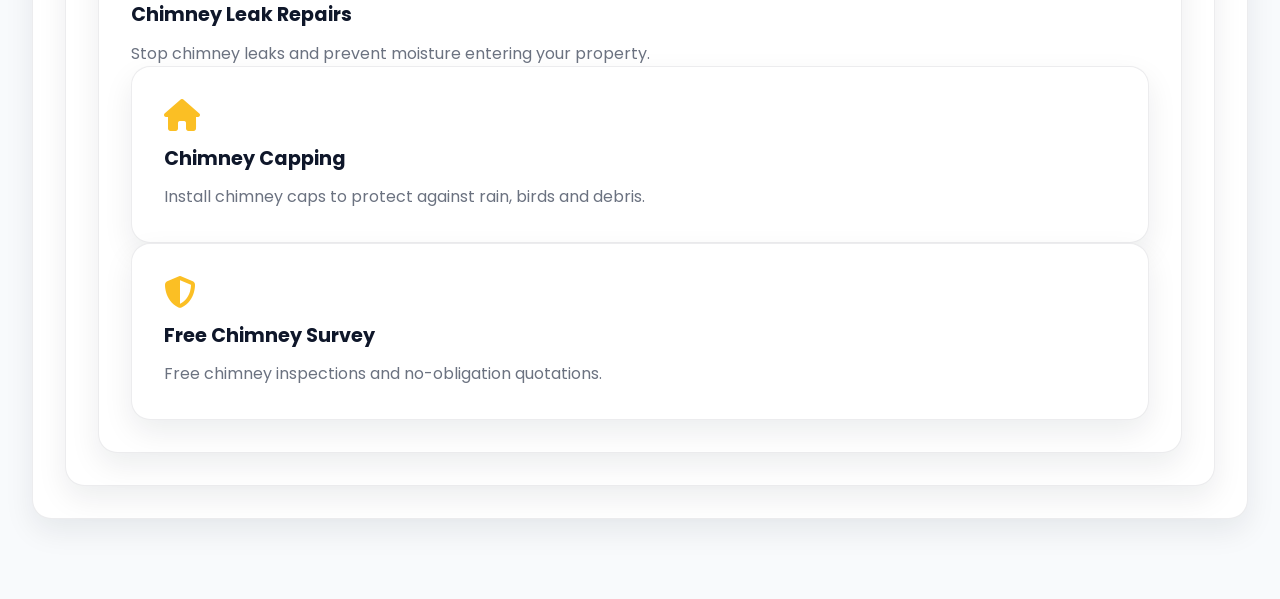
==== commit 49e9f5a4: "Add Roof Repairs Dublin page" ====
--- a/chimney-repairs.html
+++ b/chimney-repairs.html
@@ -1,7 +1,7 @@
 <!DOCTYPE html>
 <html lang="en">
 <head>
-
+<link rel="icon" type="image/png" href="favicon.png">
 <!-- Google tag (gtag.js) -->
 <script async src="https://www.googletagmanager.com/gtag/js?id=G-1NTK6XRH8E"></script>
 <script>
@@ -13,7 +13,7 @@
 </script>
 
 <meta charset="UTF-8">
-...
+
 <script type="application/ld+json">
 {
   "@context":"https://schema.org",
